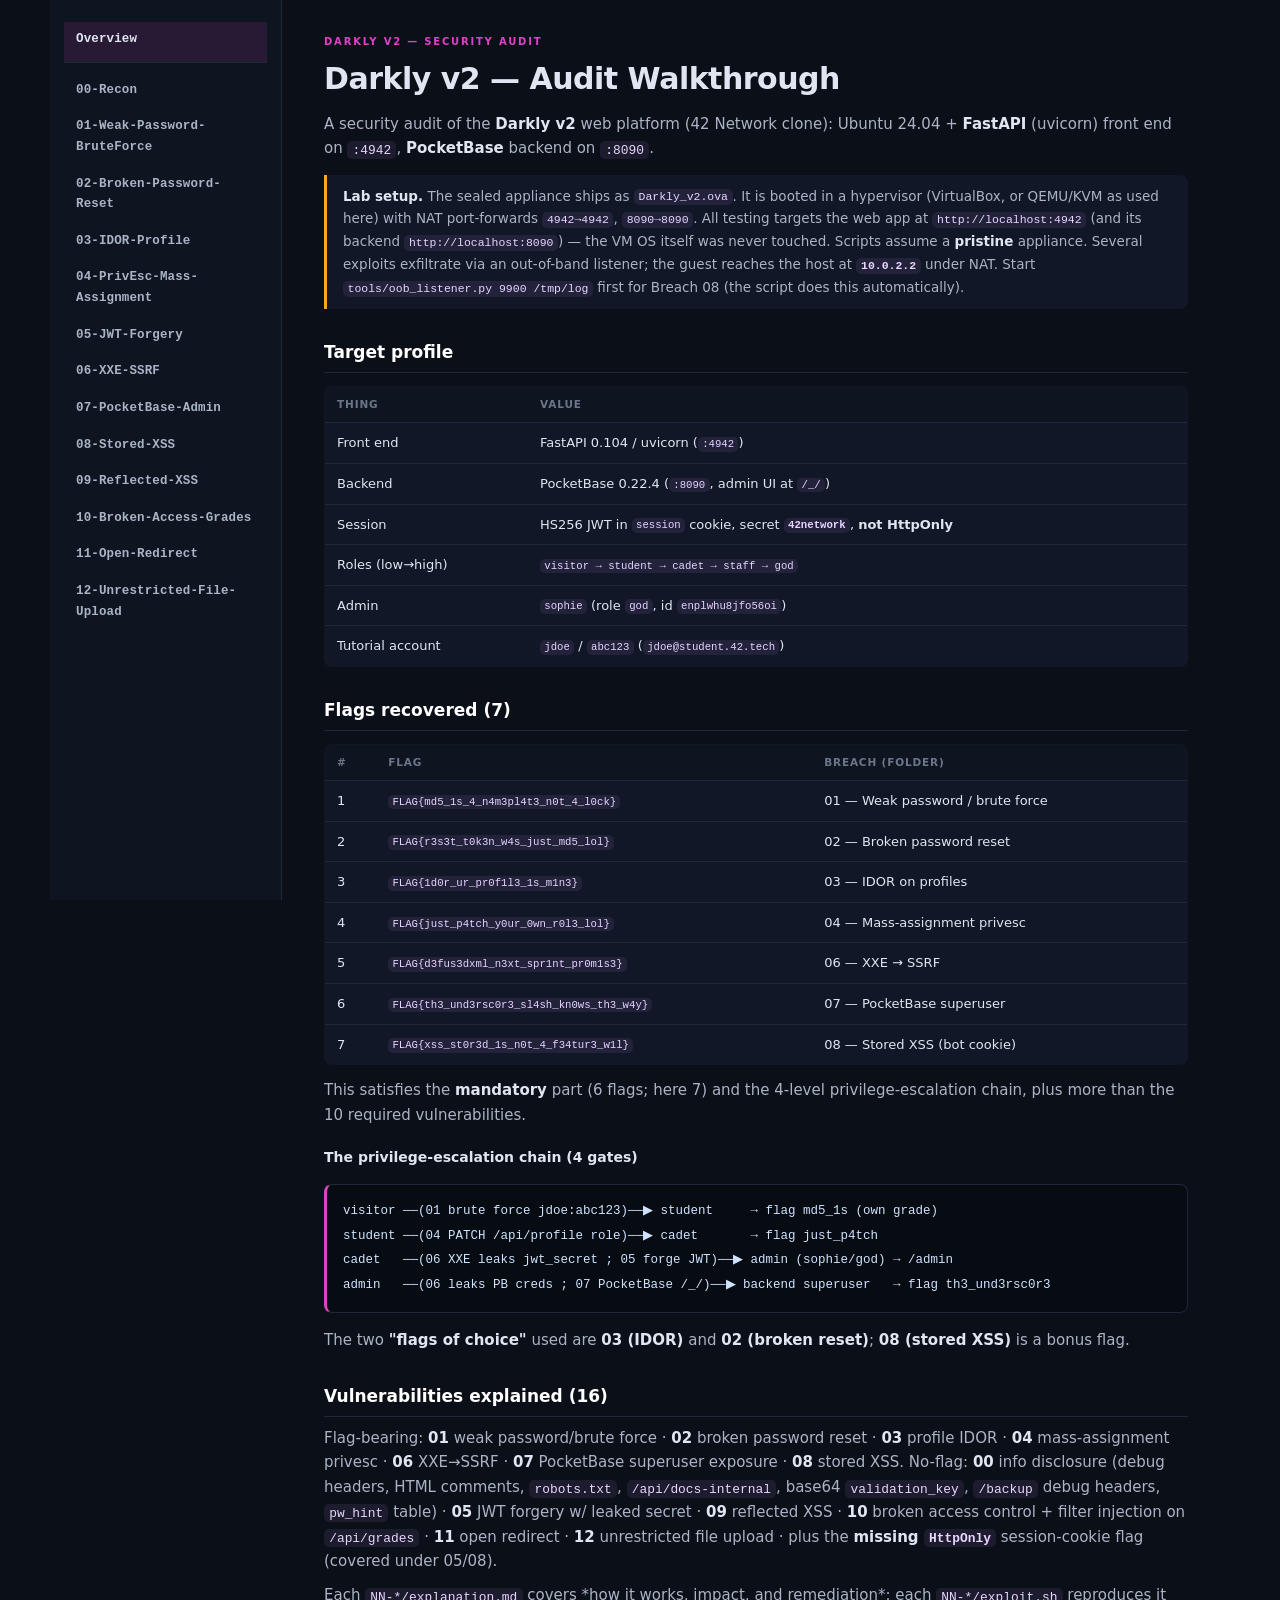
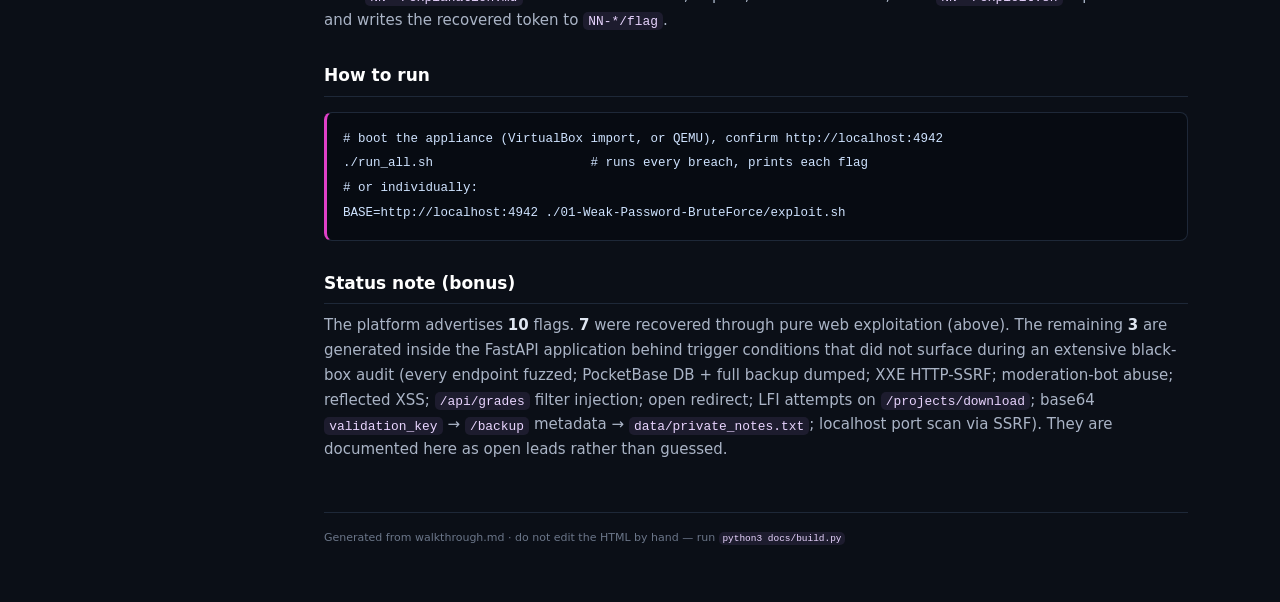
==== docs/index.html @ 1feabd1b "docs: styled HTML versions of every write-up Add docs/ with one HTML page per breach plus an index (" ====
<!DOCTYPE html>
<html lang="en">
<head>
<meta charset="UTF-8">
<meta name="viewport" content="width=device-width, initial-scale=1.0">
<title>Overview — Darkly v2 audit</title>
<link rel="stylesheet" href="style.css">
</head>
<body>
<div class="layout">
<nav class="side"><a href="index.html" class="active">Overview</a>
<a href="00-Recon.html">00-Recon</a>
<a href="01-Weak-Password-BruteForce.html">01-Weak-Password-BruteForce</a>
<a href="02-Broken-Password-Reset.html">02-Broken-Password-Reset</a>
<a href="03-IDOR-Profile.html">03-IDOR-Profile</a>
<a href="04-PrivEsc-Mass-Assignment.html">04-PrivEsc-Mass-Assignment</a>
<a href="05-JWT-Forgery.html">05-JWT-Forgery</a>
<a href="06-XXE-SSRF.html">06-XXE-SSRF</a>
<a href="07-PocketBase-Admin.html">07-PocketBase-Admin</a>
<a href="08-Stored-XSS.html">08-Stored-XSS</a>
<a href="09-Reflected-XSS.html">09-Reflected-XSS</a>
<a href="10-Broken-Access-Grades.html">10-Broken-Access-Grades</a>
<a href="11-Open-Redirect.html">11-Open-Redirect</a>
<a href="12-Unrestricted-File-Upload.html">12-Unrestricted-File-Upload</a></nav>
<main class="content">
<div class="crumb">Darkly v2 — security audit</div>
<h1>Darkly v2 — Audit Walkthrough</h1>
<p>A security audit of the <strong>Darkly v2</strong> web platform (42 Network clone): Ubuntu 24.04 + <strong>FastAPI</strong> (uvicorn) front end on <code>:4942</code>, <strong>PocketBase</strong> backend on <code>:8090</code>.</p>
<blockquote><strong>Lab setup.</strong> The sealed appliance ships as <code>Darkly_v2.ova</code>. It is booted in a hypervisor (VirtualBox, or QEMU/KVM as used here) with NAT port-forwards <code>4942→4942</code>, <code>8090→8090</code>. All testing targets the web app at <code>http://localhost:4942</code> (and its backend <code>http://localhost:8090</code>) — the VM OS itself was never touched. Scripts assume a <strong>pristine</strong> appliance.  Several exploits exfiltrate via an out-of-band listener; the guest reaches the host at <strong><code>10.0.2.2</code></strong> under NAT. Start <code>tools/oob_listener.py 9900 /tmp/log</code> first for Breach 08 (the script does this automatically).</blockquote>
<h2>Target profile</h2>
<table>
<thead><tr><th>Thing</th><th>Value</th></tr></thead>
<tbody>
<tr><td>Front end</td><td>FastAPI 0.104 / uvicorn (<code>:4942</code>)</td></tr>
<tr><td>Backend</td><td>PocketBase 0.22.4 (<code>:8090</code>, admin UI at <code>/_/</code>)</td></tr>
<tr><td>Session</td><td>HS256 JWT in <code>session</code> cookie, secret <strong><code>42network</code></strong>, <strong>not HttpOnly</strong></td></tr>
<tr><td>Roles (low→high)</td><td><code>visitor → student → cadet → staff → god</code></td></tr>
<tr><td>Admin</td><td><code>sophie</code> (role <code>god</code>, id <code>enplwhu8jfo56oi</code>)</td></tr>
<tr><td>Tutorial account</td><td><code>jdoe</code> / <code>abc123</code> (<code>jdoe@student.42.tech</code>)</td></tr>
</tbody></table>
<h2>Flags recovered (7)</h2>
<table>
<thead><tr><th>#</th><th>Flag</th><th>Breach (folder)</th></tr></thead>
<tbody>
<tr><td>1</td><td><code>FLAG{md5_1s_4_n4m3pl4t3_n0t_4_l0ck}</code></td><td>01 — Weak password / brute force</td></tr>
<tr><td>2</td><td><code>FLAG{r3s3t_t0k3n_w4s_just_md5_lol}</code></td><td>02 — Broken password reset</td></tr>
<tr><td>3</td><td><code>FLAG{1d0r_ur_pr0f1l3_1s_m1n3}</code></td><td>03 — IDOR on profiles</td></tr>
<tr><td>4</td><td><code>FLAG{just_p4tch_y0ur_0wn_r0l3_lol}</code></td><td>04 — Mass-assignment privesc</td></tr>
<tr><td>5</td><td><code>FLAG{d3fus3dxml_n3xt_spr1nt_pr0m1s3}</code></td><td>06 — XXE → SSRF</td></tr>
<tr><td>6</td><td><code>FLAG{th3_und3rsc0r3_sl4sh_kn0ws_th3_w4y}</code></td><td>07 — PocketBase superuser</td></tr>
<tr><td>7</td><td><code>FLAG{xss_st0r3d_1s_n0t_4_f34tur3_w1l}</code></td><td>08 — Stored XSS (bot cookie)</td></tr>
</tbody></table>
<p>This satisfies the <strong>mandatory</strong> part (6 flags; here 7) and the 4-level privilege-escalation chain, plus more than the 10 required vulnerabilities.</p>
<h3>The privilege-escalation chain (4 gates)</h3>
<pre class="code"><code>visitor ──(01 brute force jdoe:abc123)──▶ student     → flag md5_1s (own grade)
student ──(04 PATCH /api/profile role)──▶ cadet       → flag just_p4tch
cadet   ──(06 XXE leaks jwt_secret ; 05 forge JWT)──▶ admin (sophie/god) → /admin
admin   ──(06 leaks PB creds ; 07 PocketBase /_/)──▶ backend superuser   → flag th3_und3rsc0r3</code></pre>
<p>The two <strong>"flags of choice"</strong> used are <strong>03 (IDOR)</strong> and <strong>02 (broken reset)</strong>; <strong>08 (stored XSS)</strong> is a bonus flag.</p>
<h2>Vulnerabilities explained (16)</h2>
<p>Flag-bearing: <strong>01</strong> weak password/brute force · <strong>02</strong> broken password reset · <strong>03</strong> profile IDOR · <strong>04</strong> mass-assignment privesc · <strong>06</strong> XXE→SSRF · <strong>07</strong> PocketBase superuser exposure · <strong>08</strong> stored XSS. No-flag: <strong>00</strong> info disclosure (debug headers, HTML comments, <code>robots.txt</code>, <code>/api/docs-internal</code>, base64 <code>validation_key</code>, <code>/backup</code> debug headers, <code>pw_hint</code> table) · <strong>05</strong> JWT forgery w/ leaked secret · <strong>09</strong> reflected XSS · <strong>10</strong> broken access control + filter injection on <code>/api/grades</code> · <strong>11</strong> open redirect · <strong>12</strong> unrestricted file upload · plus the <strong>missing <code>HttpOnly</code></strong> session-cookie flag (covered under 05/08).</p>
<p>Each <code>NN-*/explanation.md</code> covers *how it works, impact, and remediation*; each <code>NN-*/exploit.sh</code> reproduces it and writes the recovered token to <code>NN-*/flag</code>.</p>
<h2>How to run</h2>
<pre class="code"><code># boot the appliance (VirtualBox import, or QEMU), confirm http://localhost:4942
./run_all.sh                     # runs every breach, prints each flag
# or individually:
BASE=http://localhost:4942 ./01-Weak-Password-BruteForce/exploit.sh</code></pre>
<h2>Status note (bonus)</h2>
<p>The platform advertises <strong>10</strong> flags. <strong>7</strong> were recovered through pure web exploitation (above). The remaining <strong>3</strong> are generated inside the FastAPI application behind trigger conditions that did not surface during an extensive black-box audit (every endpoint fuzzed; PocketBase DB + full backup dumped; XXE HTTP-SSRF; moderation-bot abuse; reflected XSS; <code>/api/grades</code> filter injection; open redirect; LFI attempts on <code>/projects/download</code>; base64 <code>validation_key</code> → <code>/backup</code> metadata → <code>data/private_notes.txt</code>; localhost port scan via SSRF). They are documented here as open leads rather than guessed.</p>
<footer>Generated from walkthrough.md · do not edit the HTML by hand — run <code>python3 docs/build.py</code></footer>
</main>
</div>
</body>
</html>
---- docs/style.css ----
:root{
  --bg:#0b0f17; --panel:#111726; --panel2:#0e1420; --border:#1e2838;
  --text:#dfe6f1; --text2:#aab4c6; --text3:#6b7689;
  --pink:#e040c8; --brand:#5b9dff; --green:#3ecf8e; --yellow:#f5a623; --red:#ff5c6c;
  --mono:"Kode Mono",ui-monospace,SFMono-Regular,Menlo,Consolas,monospace;
  --sans:"Raleway",system-ui,-apple-system,Segoe UI,Roboto,sans-serif;
}
*{box-sizing:border-box}
html{scroll-behavior:smooth}
body{margin:0;background:var(--bg);color:var(--text);font-family:var(--sans);
  font-size:15px;line-height:1.65;-webkit-font-smoothing:antialiased}
.layout{display:flex;min-height:100vh;max-width:1180px;margin:0 auto}

/* sidebar */
.side{flex:0 0 232px;background:var(--panel2);border-right:1px solid var(--border);
  padding:22px 14px;display:flex;flex-direction:column;gap:2px;position:sticky;top:0;
  height:100vh;overflow-y:auto}
.side a{display:block;padding:7px 12px;border-radius:7px;color:var(--text2);
  text-decoration:none;font-size:12.5px;font-weight:600;letter-spacing:.01em;
  font-family:var(--mono);transition:.12s}
.side a:hover{background:var(--panel);color:var(--text)}
.side a.active{background:rgba(224,64,200,.12);color:var(--pink)}
.side a:first-child{color:var(--text);font-weight:800;margin-bottom:8px;
  border-bottom:1px solid var(--border);border-radius:0;padding-bottom:12px}

/* content */
.content{flex:1;min-width:0;padding:34px 42px 60px}
.crumb{font-size:10px;font-weight:800;letter-spacing:.18em;text-transform:uppercase;
  color:var(--pink);margin-bottom:10px}
h1{font-size:30px;font-weight:900;letter-spacing:-.5px;margin:.2em 0 .5em;line-height:1.2}
h2{font-size:17px;font-weight:800;margin:1.7em 0 .5em;padding-bottom:6px;
  border-bottom:1px solid var(--border);color:#fff}
h3{font-size:14px;font-weight:800;margin:1.3em 0 .4em;color:var(--text)}
p{margin:.6em 0;color:var(--text2)}
strong{color:var(--text);font-weight:700}
a{color:var(--brand);text-decoration:none}
a:hover{text-decoration:underline}
ul{margin:.5em 0;padding-left:1.25em}
li{margin:.3em 0;color:var(--text2)}
li::marker{color:var(--pink)}

/* code */
code{font-family:var(--mono);font-size:.86em;background:rgba(123,94,167,.16);
  color:#e9d5ff;padding:.12em .4em;border-radius:5px;word-break:break-word}
pre.code{background:#070b12;border:1px solid var(--border);border-left:3px solid var(--pink);
  border-radius:8px;padding:14px 16px;overflow-x:auto;margin:1em 0}
pre.code code{background:none;color:#cfe3ff;padding:0;font-size:12.5px;line-height:1.6;
  white-space:pre}

/* blockquote */
blockquote{margin:1em 0;padding:10px 16px;background:var(--panel);
  border-left:3px solid var(--yellow);border-radius:0 8px 8px 0;color:var(--text2);
  font-size:13.5px}
blockquote code{font-size:.85em}

/* tables */
table{border-collapse:collapse;width:100%;margin:1em 0;font-size:13px;
  background:var(--panel);border:1px solid var(--border);border-radius:8px;overflow:hidden}
th,td{text-align:left;padding:9px 12px;border-bottom:1px solid var(--border);vertical-align:top}
th{background:var(--panel2);font-size:10.5px;letter-spacing:.08em;text-transform:uppercase;
  color:var(--text3);font-weight:800}
tbody tr:last-child td{border-bottom:none}
tbody tr:hover{background:rgba(91,157,255,.05)}
td code{font-size:.82em}

/* flags rendered as code get a green tint */
td code,strong+code,p code{}
code:not(pre code)[class]{}

footer{margin-top:50px;padding-top:16px;border-top:1px solid var(--border);
  font-size:11px;color:var(--text3)}

@media (max-width:820px){
  .layout{flex-direction:column}
  .side{position:static;height:auto;flex-basis:auto;flex-direction:row;flex-wrap:wrap;
    border-right:none;border-bottom:1px solid var(--border)}
  .side a:first-child{width:100%;border-bottom:none}
  .content{padding:24px 18px 48px}
}
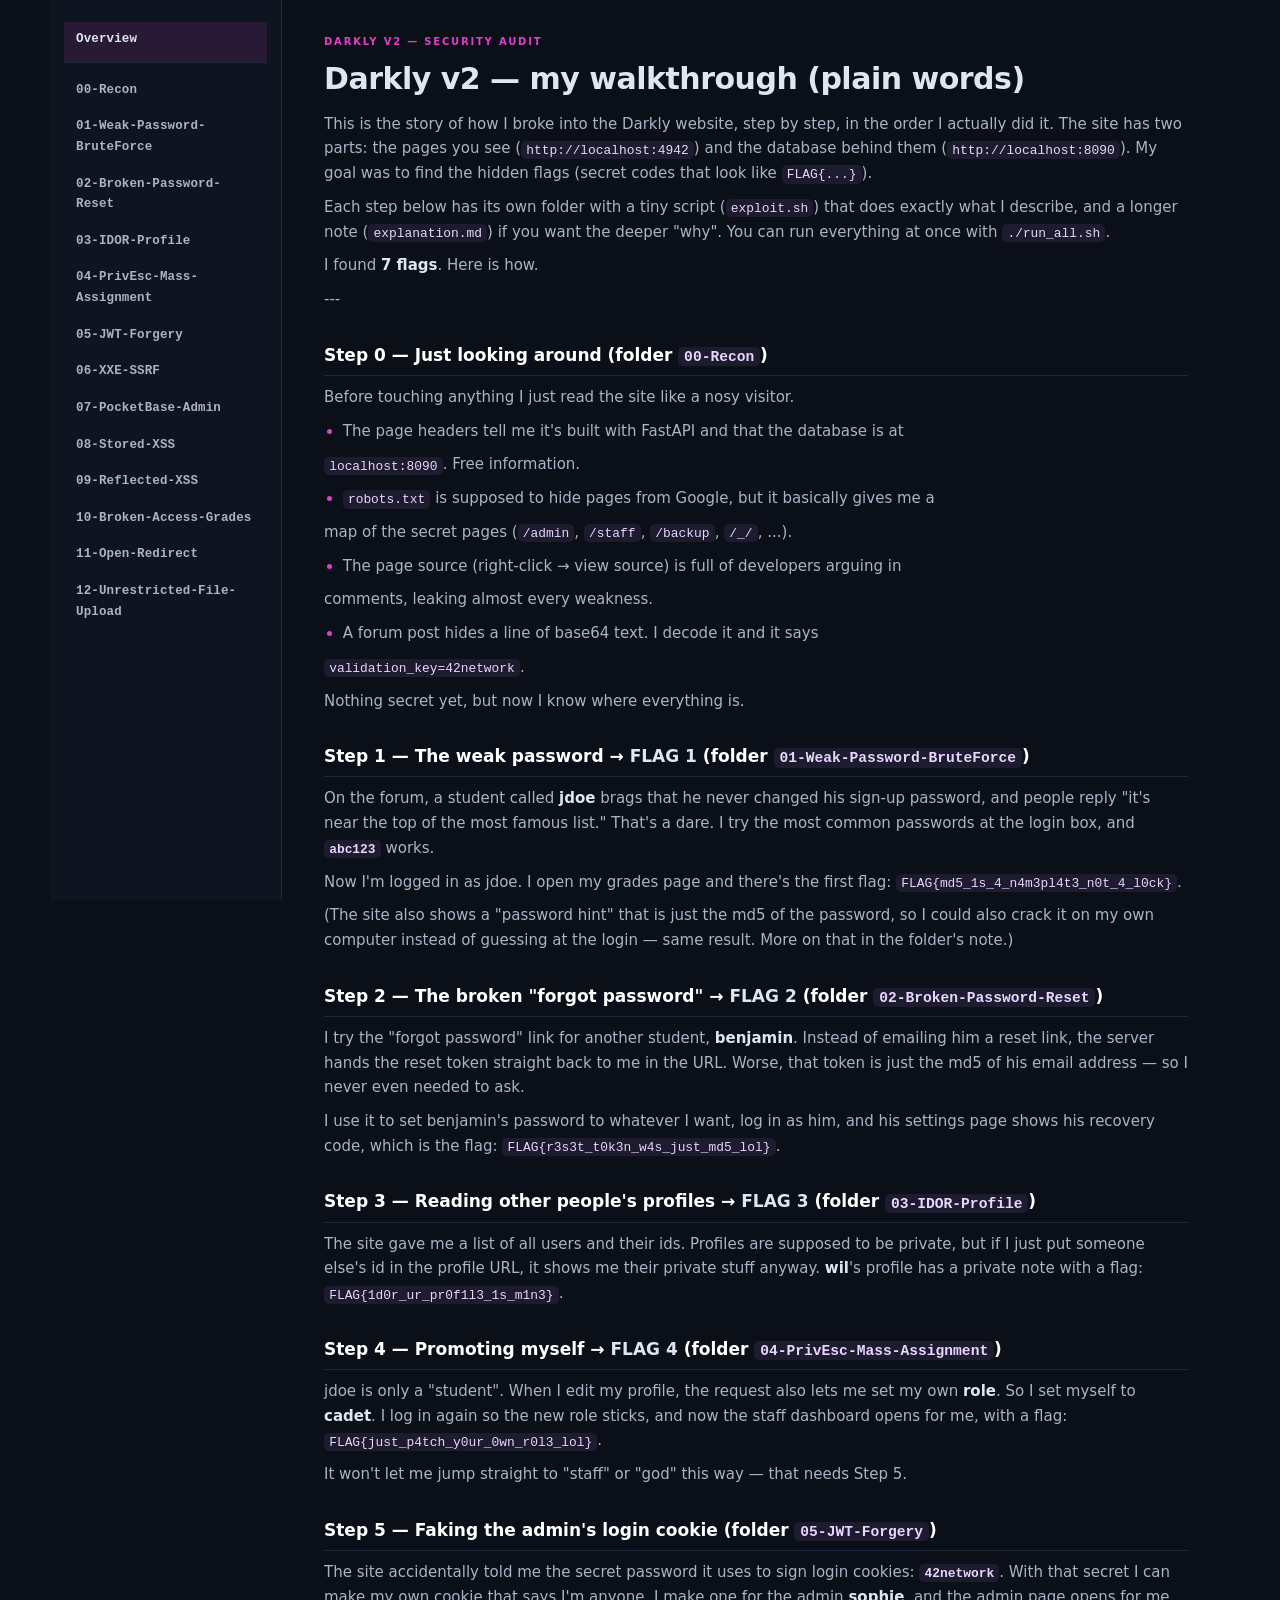
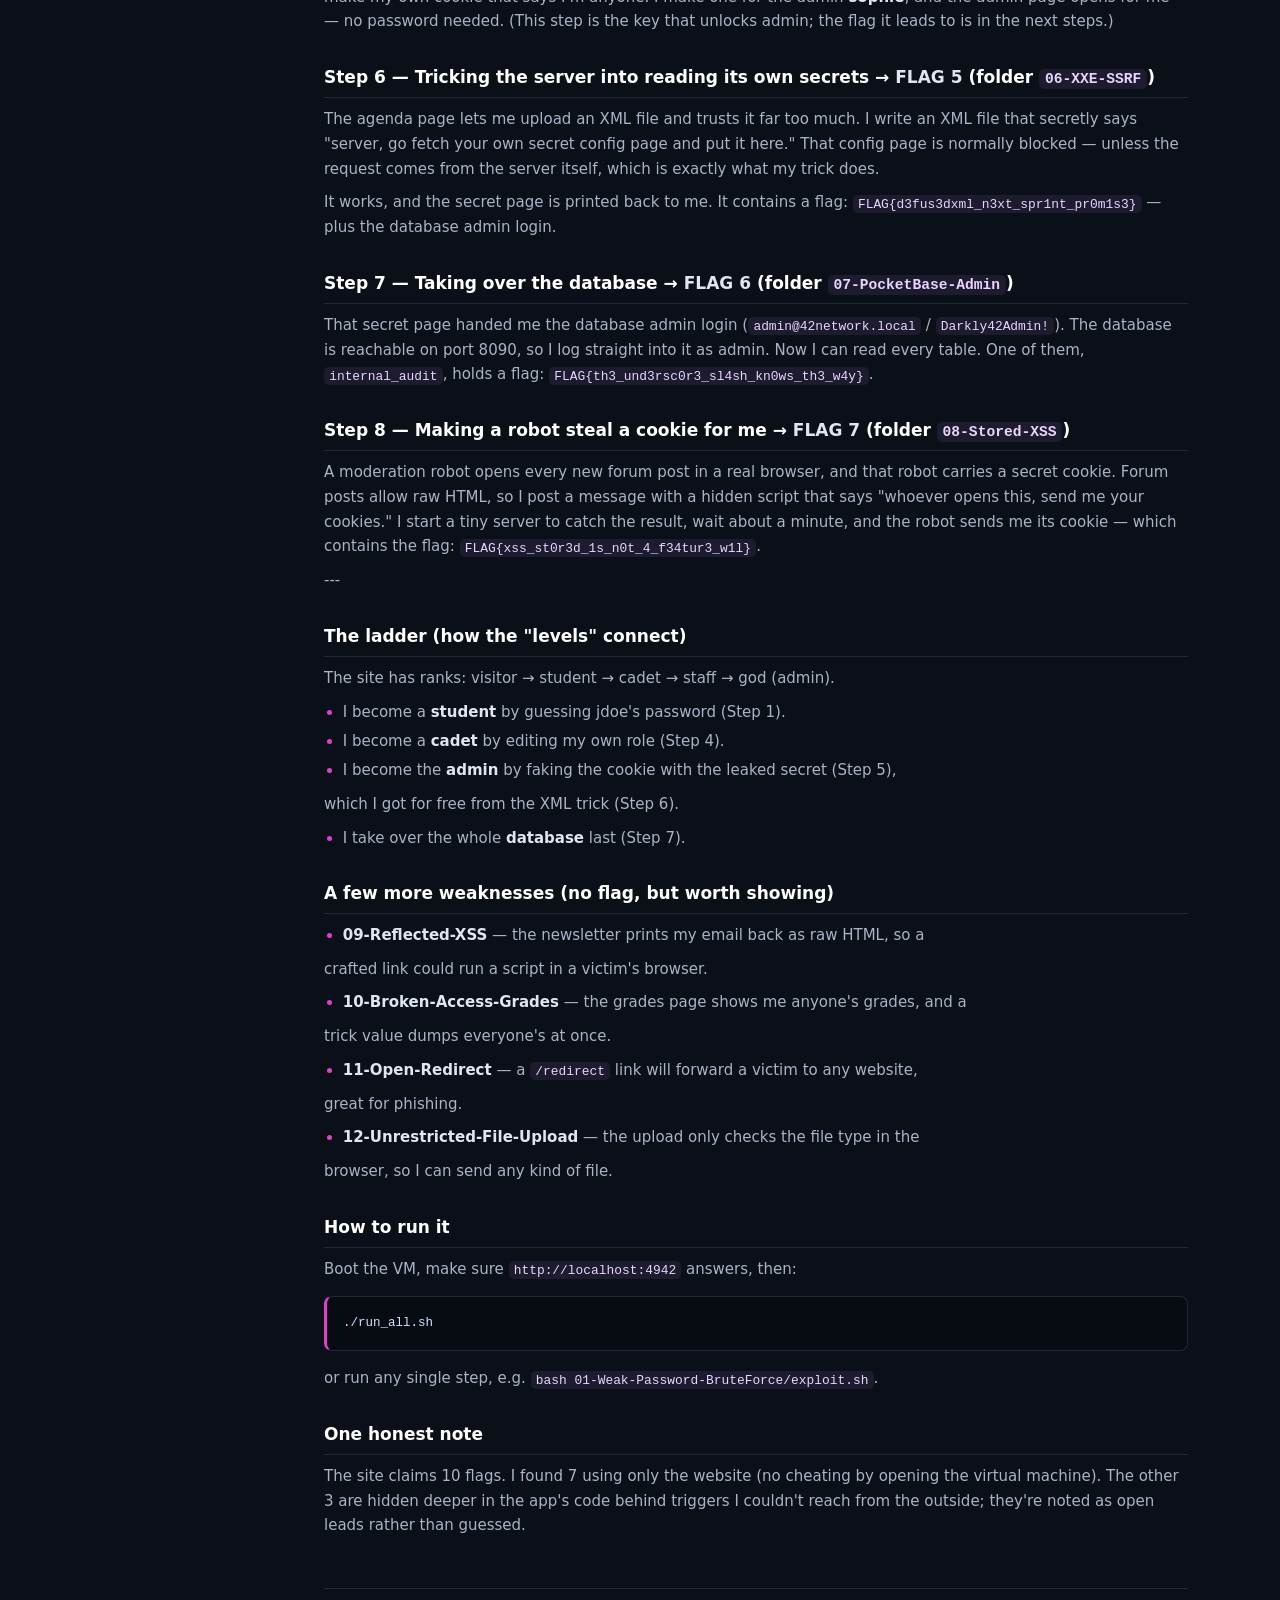
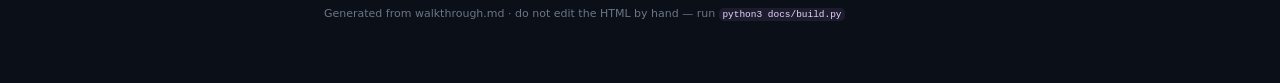
==== commit f39cdff0: "Rewrite scripts and walkthrough in plain, comment-free style Rewrite every exploit.sh as simple, lin" ====
--- a/docs/index.html
+++ b/docs/index.html
@@ -24,49 +24,86 @@
 <a href="12-Unrestricted-File-Upload.html">12-Unrestricted-File-Upload</a></nav>
 <main class="content">
 <div class="crumb">Darkly v2 — security audit</div>
-<h1>Darkly v2 — Audit Walkthrough</h1>
-<p>A security audit of the <strong>Darkly v2</strong> web platform (42 Network clone): Ubuntu 24.04 + <strong>FastAPI</strong> (uvicorn) front end on <code>:4942</code>, <strong>PocketBase</strong> backend on <code>:8090</code>.</p>
-<blockquote><strong>Lab setup.</strong> The sealed appliance ships as <code>Darkly_v2.ova</code>. It is booted in a hypervisor (VirtualBox, or QEMU/KVM as used here) with NAT port-forwards <code>4942→4942</code>, <code>8090→8090</code>. All testing targets the web app at <code>http://localhost:4942</code> (and its backend <code>http://localhost:8090</code>) — the VM OS itself was never touched. Scripts assume a <strong>pristine</strong> appliance.  Several exploits exfiltrate via an out-of-band listener; the guest reaches the host at <strong><code>10.0.2.2</code></strong> under NAT. Start <code>tools/oob_listener.py 9900 /tmp/log</code> first for Breach 08 (the script does this automatically).</blockquote>
-<h2>Target profile</h2>
-<table>
-<thead><tr><th>Thing</th><th>Value</th></tr></thead>
-<tbody>
-<tr><td>Front end</td><td>FastAPI 0.104 / uvicorn (<code>:4942</code>)</td></tr>
-<tr><td>Backend</td><td>PocketBase 0.22.4 (<code>:8090</code>, admin UI at <code>/_/</code>)</td></tr>
-<tr><td>Session</td><td>HS256 JWT in <code>session</code> cookie, secret <strong><code>42network</code></strong>, <strong>not HttpOnly</strong></td></tr>
-<tr><td>Roles (low→high)</td><td><code>visitor → student → cadet → staff → god</code></td></tr>
-<tr><td>Admin</td><td><code>sophie</code> (role <code>god</code>, id <code>enplwhu8jfo56oi</code>)</td></tr>
-<tr><td>Tutorial account</td><td><code>jdoe</code> / <code>abc123</code> (<code>jdoe@student.42.tech</code>)</td></tr>
-</tbody></table>
-<h2>Flags recovered (7)</h2>
-<table>
-<thead><tr><th>#</th><th>Flag</th><th>Breach (folder)</th></tr></thead>
-<tbody>
-<tr><td>1</td><td><code>FLAG{md5_1s_4_n4m3pl4t3_n0t_4_l0ck}</code></td><td>01 — Weak password / brute force</td></tr>
-<tr><td>2</td><td><code>FLAG{r3s3t_t0k3n_w4s_just_md5_lol}</code></td><td>02 — Broken password reset</td></tr>
-<tr><td>3</td><td><code>FLAG{1d0r_ur_pr0f1l3_1s_m1n3}</code></td><td>03 — IDOR on profiles</td></tr>
-<tr><td>4</td><td><code>FLAG{just_p4tch_y0ur_0wn_r0l3_lol}</code></td><td>04 — Mass-assignment privesc</td></tr>
-<tr><td>5</td><td><code>FLAG{d3fus3dxml_n3xt_spr1nt_pr0m1s3}</code></td><td>06 — XXE → SSRF</td></tr>
-<tr><td>6</td><td><code>FLAG{th3_und3rsc0r3_sl4sh_kn0ws_th3_w4y}</code></td><td>07 — PocketBase superuser</td></tr>
-<tr><td>7</td><td><code>FLAG{xss_st0r3d_1s_n0t_4_f34tur3_w1l}</code></td><td>08 — Stored XSS (bot cookie)</td></tr>
-</tbody></table>
-<p>This satisfies the <strong>mandatory</strong> part (6 flags; here 7) and the 4-level privilege-escalation chain, plus more than the 10 required vulnerabilities.</p>
-<h3>The privilege-escalation chain (4 gates)</h3>
-<pre class="code"><code>visitor ──(01 brute force jdoe:abc123)──▶ student     → flag md5_1s (own grade)
-student ──(04 PATCH /api/profile role)──▶ cadet       → flag just_p4tch
-cadet   ──(06 XXE leaks jwt_secret ; 05 forge JWT)──▶ admin (sophie/god) → /admin
-admin   ──(06 leaks PB creds ; 07 PocketBase /_/)──▶ backend superuser   → flag th3_und3rsc0r3</code></pre>
-<p>The two <strong>"flags of choice"</strong> used are <strong>03 (IDOR)</strong> and <strong>02 (broken reset)</strong>; <strong>08 (stored XSS)</strong> is a bonus flag.</p>
-<h2>Vulnerabilities explained (16)</h2>
-<p>Flag-bearing: <strong>01</strong> weak password/brute force · <strong>02</strong> broken password reset · <strong>03</strong> profile IDOR · <strong>04</strong> mass-assignment privesc · <strong>06</strong> XXE→SSRF · <strong>07</strong> PocketBase superuser exposure · <strong>08</strong> stored XSS. No-flag: <strong>00</strong> info disclosure (debug headers, HTML comments, <code>robots.txt</code>, <code>/api/docs-internal</code>, base64 <code>validation_key</code>, <code>/backup</code> debug headers, <code>pw_hint</code> table) · <strong>05</strong> JWT forgery w/ leaked secret · <strong>09</strong> reflected XSS · <strong>10</strong> broken access control + filter injection on <code>/api/grades</code> · <strong>11</strong> open redirect · <strong>12</strong> unrestricted file upload · plus the <strong>missing <code>HttpOnly</code></strong> session-cookie flag (covered under 05/08).</p>
-<p>Each <code>NN-*/explanation.md</code> covers *how it works, impact, and remediation*; each <code>NN-*/exploit.sh</code> reproduces it and writes the recovered token to <code>NN-*/flag</code>.</p>
-<h2>How to run</h2>
-<pre class="code"><code># boot the appliance (VirtualBox import, or QEMU), confirm http://localhost:4942
-./run_all.sh                     # runs every breach, prints each flag
-# or individually:
-BASE=http://localhost:4942 ./01-Weak-Password-BruteForce/exploit.sh</code></pre>
-<h2>Status note (bonus)</h2>
-<p>The platform advertises <strong>10</strong> flags. <strong>7</strong> were recovered through pure web exploitation (above). The remaining <strong>3</strong> are generated inside the FastAPI application behind trigger conditions that did not surface during an extensive black-box audit (every endpoint fuzzed; PocketBase DB + full backup dumped; XXE HTTP-SSRF; moderation-bot abuse; reflected XSS; <code>/api/grades</code> filter injection; open redirect; LFI attempts on <code>/projects/download</code>; base64 <code>validation_key</code> → <code>/backup</code> metadata → <code>data/private_notes.txt</code>; localhost port scan via SSRF). They are documented here as open leads rather than guessed.</p>
+<h1>Darkly v2 — my walkthrough (plain words)</h1>
+<p>This is the story of how I broke into the Darkly website, step by step, in the order I actually did it. The site has two parts: the pages you see (<code>http://localhost:4942</code>) and the database behind them (<code>http://localhost:8090</code>). My goal was to find the hidden flags (secret codes that look like <code>FLAG{...}</code>).</p>
+<p>Each step below has its own folder with a tiny script (<code>exploit.sh</code>) that does exactly what I describe, and a longer note (<code>explanation.md</code>) if you want the deeper "why". You can run everything at once with <code>./run_all.sh</code>.</p>
+<p>I found <strong>7 flags</strong>. Here is how.</p>
+<p>---</p>
+<h2>Step 0 — Just looking around (folder <code>00-Recon</code>)</h2>
+<p>Before touching anything I just read the site like a nosy visitor.</p>
+<ul>
+<li>The page headers tell me it's built with FastAPI and that the database is at</li>
+</ul>
+<p>  <code>localhost:8090</code>. Free information.</p>
+<ul>
+<li><code>robots.txt</code> is supposed to hide pages from Google, but it basically gives me a</li>
+</ul>
+<p>  map of the secret pages (<code>/admin</code>, <code>/staff</code>, <code>/backup</code>, <code>/_/</code>, ...).</p>
+<ul>
+<li>The page source (right-click → view source) is full of developers arguing in</li>
+</ul>
+<p>  comments, leaking almost every weakness.</p>
+<ul>
+<li>A forum post hides a line of base64 text. I decode it and it says</li>
+</ul>
+<p>  <code>validation_key=42network</code>.</p>
+<p>Nothing secret yet, but now I know where everything is.</p>
+<h2>Step 1 — The weak password → <strong>FLAG 1</strong> (folder <code>01-Weak-Password-BruteForce</code>)</h2>
+<p>On the forum, a student called <strong>jdoe</strong> brags that he never changed his sign-up password, and people reply "it's near the top of the most famous list." That's a dare. I try the most common passwords at the login box, and <strong><code>abc123</code></strong> works.</p>
+<p>Now I'm logged in as jdoe. I open my grades page and there's the first flag: <code>FLAG{md5_1s_4_n4m3pl4t3_n0t_4_l0ck}</code>.</p>
+<p>(The site also shows a "password hint" that is just the md5 of the password, so I could also crack it on my own computer instead of guessing at the login — same result. More on that in the folder's note.)</p>
+<h2>Step 2 — The broken "forgot password" → <strong>FLAG 2</strong> (folder <code>02-Broken-Password-Reset</code>)</h2>
+<p>I try the "forgot password" link for another student, <strong>benjamin</strong>. Instead of emailing him a reset link, the server hands the reset token straight back to me in the URL. Worse, that token is just the md5 of his email address — so I never even needed to ask.</p>
+<p>I use it to set benjamin's password to whatever I want, log in as him, and his settings page shows his recovery code, which is the flag: <code>FLAG{r3s3t_t0k3n_w4s_just_md5_lol}</code>.</p>
+<h2>Step 3 — Reading other people's profiles → <strong>FLAG 3</strong> (folder <code>03-IDOR-Profile</code>)</h2>
+<p>The site gave me a list of all users and their ids. Profiles are supposed to be private, but if I just put someone else's id in the profile URL, it shows me their private stuff anyway. <strong>wil</strong>'s profile has a private note with a flag: <code>FLAG{1d0r_ur_pr0f1l3_1s_m1n3}</code>.</p>
+<h2>Step 4 — Promoting myself → <strong>FLAG 4</strong> (folder <code>04-PrivEsc-Mass-Assignment</code>)</h2>
+<p>jdoe is only a "student". When I edit my profile, the request also lets me set my own <strong>role</strong>. So I set myself to <strong>cadet</strong>. I log in again so the new role sticks, and now the staff dashboard opens for me, with a flag: <code>FLAG{just_p4tch_y0ur_0wn_r0l3_lol}</code>.</p>
+<p>It won't let me jump straight to "staff" or "god" this way — that needs Step 5.</p>
+<h2>Step 5 — Faking the admin's login cookie (folder <code>05-JWT-Forgery</code>)</h2>
+<p>The site accidentally told me the secret password it uses to sign login cookies: <strong><code>42network</code></strong>. With that secret I can make my own cookie that says I'm anyone. I make one for the admin <strong>sophie</strong>, and the admin page opens for me — no password needed. (This step is the key that unlocks admin; the flag it leads to is in the next steps.)</p>
+<h2>Step 6 — Tricking the server into reading its own secrets → <strong>FLAG 5</strong> (folder <code>06-XXE-SSRF</code>)</h2>
+<p>The agenda page lets me upload an XML file and trusts it far too much. I write an XML file that secretly says "server, go fetch your own secret config page and put it here." That config page is normally blocked — unless the request comes from the server itself, which is exactly what my trick does.</p>
+<p>It works, and the secret page is printed back to me. It contains a flag: <code>FLAG{d3fus3dxml_n3xt_spr1nt_pr0m1s3}</code> — plus the database admin login.</p>
+<h2>Step 7 — Taking over the database → <strong>FLAG 6</strong> (folder <code>07-PocketBase-Admin</code>)</h2>
+<p>That secret page handed me the database admin login (<code>admin@42network.local</code> / <code>Darkly42Admin!</code>). The database is reachable on port 8090, so I log straight into it as admin. Now I can read every table. One of them, <code>internal_audit</code>, holds a flag: <code>FLAG{th3_und3rsc0r3_sl4sh_kn0ws_th3_w4y}</code>.</p>
+<h2>Step 8 — Making a robot steal a cookie for me → <strong>FLAG 7</strong> (folder <code>08-Stored-XSS</code>)</h2>
+<p>A moderation robot opens every new forum post in a real browser, and that robot carries a secret cookie. Forum posts allow raw HTML, so I post a message with a hidden script that says "whoever opens this, send me your cookies." I start a tiny server to catch the result, wait about a minute, and the robot sends me its cookie — which contains the flag: <code>FLAG{xss_st0r3d_1s_n0t_4_f34tur3_w1l}</code>.</p>
+<p>---</p>
+<h2>The ladder (how the "levels" connect)</h2>
+<p>The site has ranks: visitor → student → cadet → staff → god (admin).</p>
+<ul>
+<li>I become a <strong>student</strong> by guessing jdoe's password (Step 1).</li>
+<li>I become a <strong>cadet</strong> by editing my own role (Step 4).</li>
+<li>I become the <strong>admin</strong> by faking the cookie with the leaked secret (Step 5),</li>
+</ul>
+<p>  which I got for free from the XML trick (Step 6).</p>
+<ul>
+<li>I take over the whole <strong>database</strong> last (Step 7).</li>
+</ul>
+<h2>A few more weaknesses (no flag, but worth showing)</h2>
+<ul>
+<li><strong>09-Reflected-XSS</strong> — the newsletter prints my email back as raw HTML, so a</li>
+</ul>
+<p>  crafted link could run a script in a victim's browser.</p>
+<ul>
+<li><strong>10-Broken-Access-Grades</strong> — the grades page shows me anyone's grades, and a</li>
+</ul>
+<p>  trick value dumps everyone's at once.</p>
+<ul>
+<li><strong>11-Open-Redirect</strong> — a <code>/redirect</code> link will forward a victim to any website,</li>
+</ul>
+<p>  great for phishing.</p>
+<ul>
+<li><strong>12-Unrestricted-File-Upload</strong> — the upload only checks the file type in the</li>
+</ul>
+<p>  browser, so I can send any kind of file.</p>
+<h2>How to run it</h2>
+<p>Boot the VM, make sure <code>http://localhost:4942</code> answers, then:</p>
+<pre class="code"><code>./run_all.sh</code></pre>
+<p>or run any single step, e.g. <code>bash 01-Weak-Password-BruteForce/exploit.sh</code>.</p>
+<h2>One honest note</h2>
+<p>The site claims 10 flags. I found 7 using only the website (no cheating by opening the virtual machine). The other 3 are hidden deeper in the app's code behind triggers I couldn't reach from the outside; they're noted as open leads rather than guessed.</p>
 <footer>Generated from walkthrough.md · do not edit the HTML by hand — run <code>python3 docs/build.py</code></footer>
 </main>
 </div>
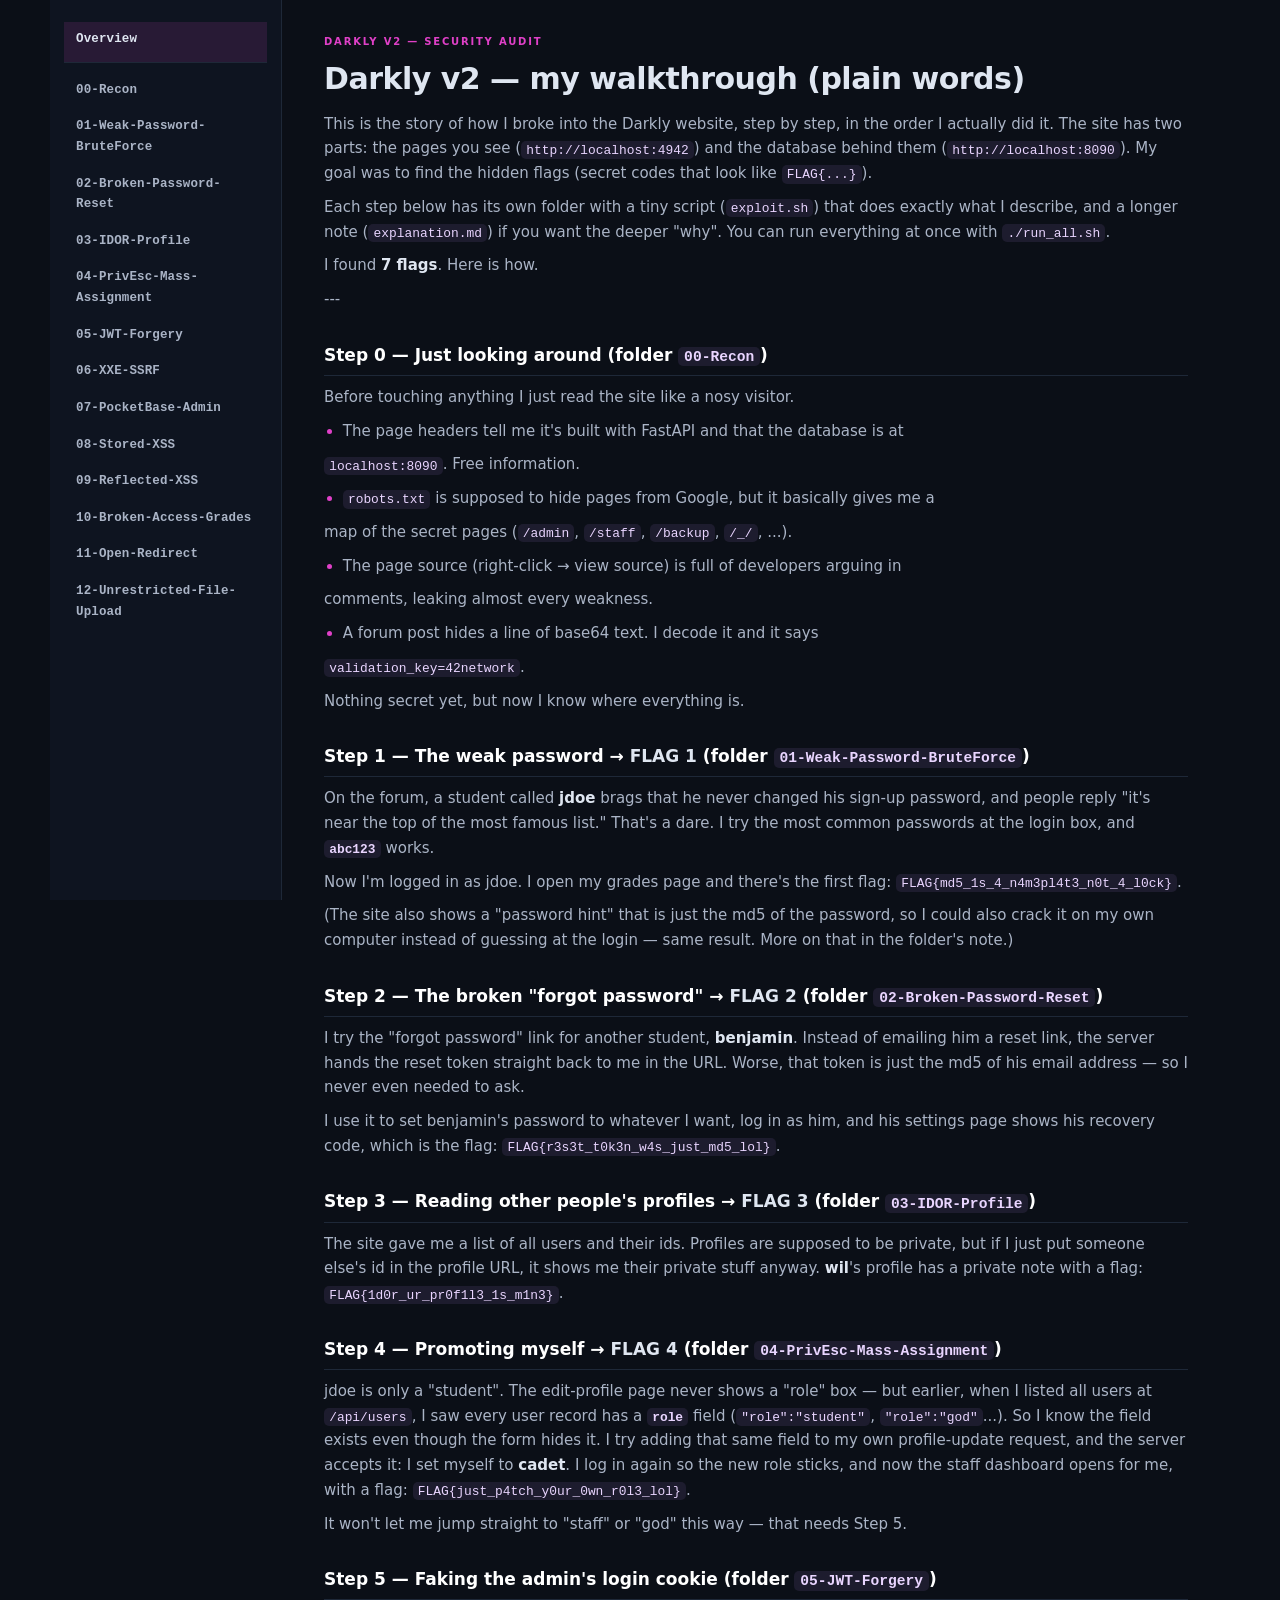
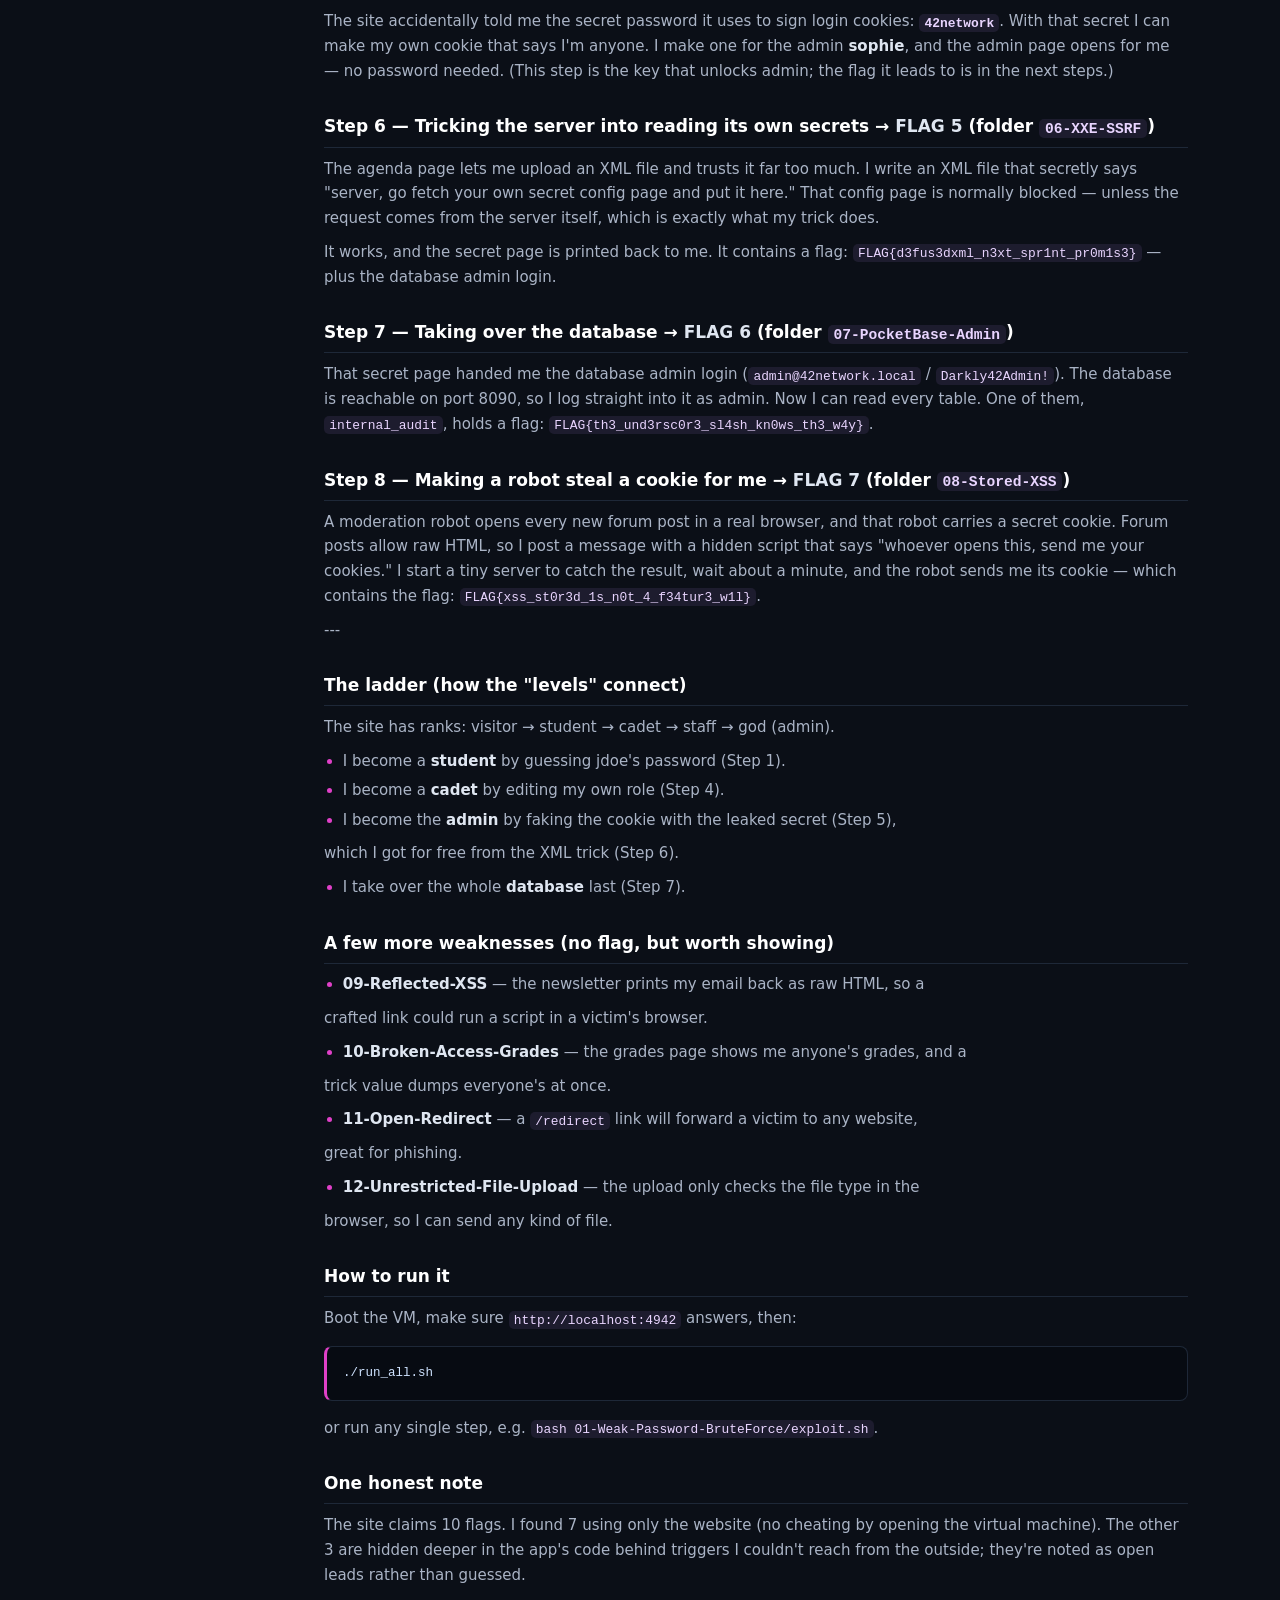
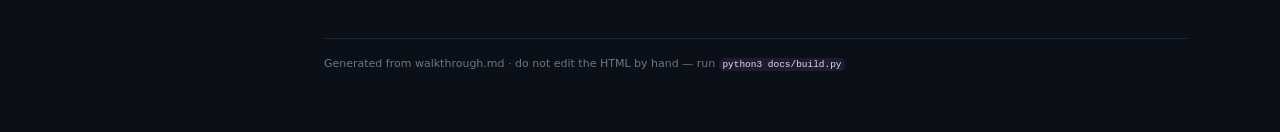
==== commit 58fb16a5: "docs(04): explain how the role field was discovered via /api/users Clarify in the walkthrough, breac" ====
--- a/docs/index.html
+++ b/docs/index.html
@@ -58,7 +58,7 @@
 <h2>Step 3 — Reading other people's profiles → <strong>FLAG 3</strong> (folder <code>03-IDOR-Profile</code>)</h2>
 <p>The site gave me a list of all users and their ids. Profiles are supposed to be private, but if I just put someone else's id in the profile URL, it shows me their private stuff anyway. <strong>wil</strong>'s profile has a private note with a flag: <code>FLAG{1d0r_ur_pr0f1l3_1s_m1n3}</code>.</p>
 <h2>Step 4 — Promoting myself → <strong>FLAG 4</strong> (folder <code>04-PrivEsc-Mass-Assignment</code>)</h2>
-<p>jdoe is only a "student". When I edit my profile, the request also lets me set my own <strong>role</strong>. So I set myself to <strong>cadet</strong>. I log in again so the new role sticks, and now the staff dashboard opens for me, with a flag: <code>FLAG{just_p4tch_y0ur_0wn_r0l3_lol}</code>.</p>
+<p>jdoe is only a "student". The edit-profile page never shows a "role" box — but earlier, when I listed all users at <code>/api/users</code>, I saw every user record has a <strong><code>role</code></strong> field (<code>&quot;role&quot;:&quot;student&quot;</code>, <code>&quot;role&quot;:&quot;god&quot;</code>...). So I know the field exists even though the form hides it. I try adding that same field to my own profile-update request, and the server accepts it: I set myself to <strong>cadet</strong>. I log in again so the new role sticks, and now the staff dashboard opens for me, with a flag: <code>FLAG{just_p4tch_y0ur_0wn_r0l3_lol}</code>.</p>
 <p>It won't let me jump straight to "staff" or "god" this way — that needs Step 5.</p>
 <h2>Step 5 — Faking the admin's login cookie (folder <code>05-JWT-Forgery</code>)</h2>
 <p>The site accidentally told me the secret password it uses to sign login cookies: <strong><code>42network</code></strong>. With that secret I can make my own cookie that says I'm anyone. I make one for the admin <strong>sophie</strong>, and the admin page opens for me — no password needed. (This step is the key that unlocks admin; the flag it leads to is in the next steps.)</p>
